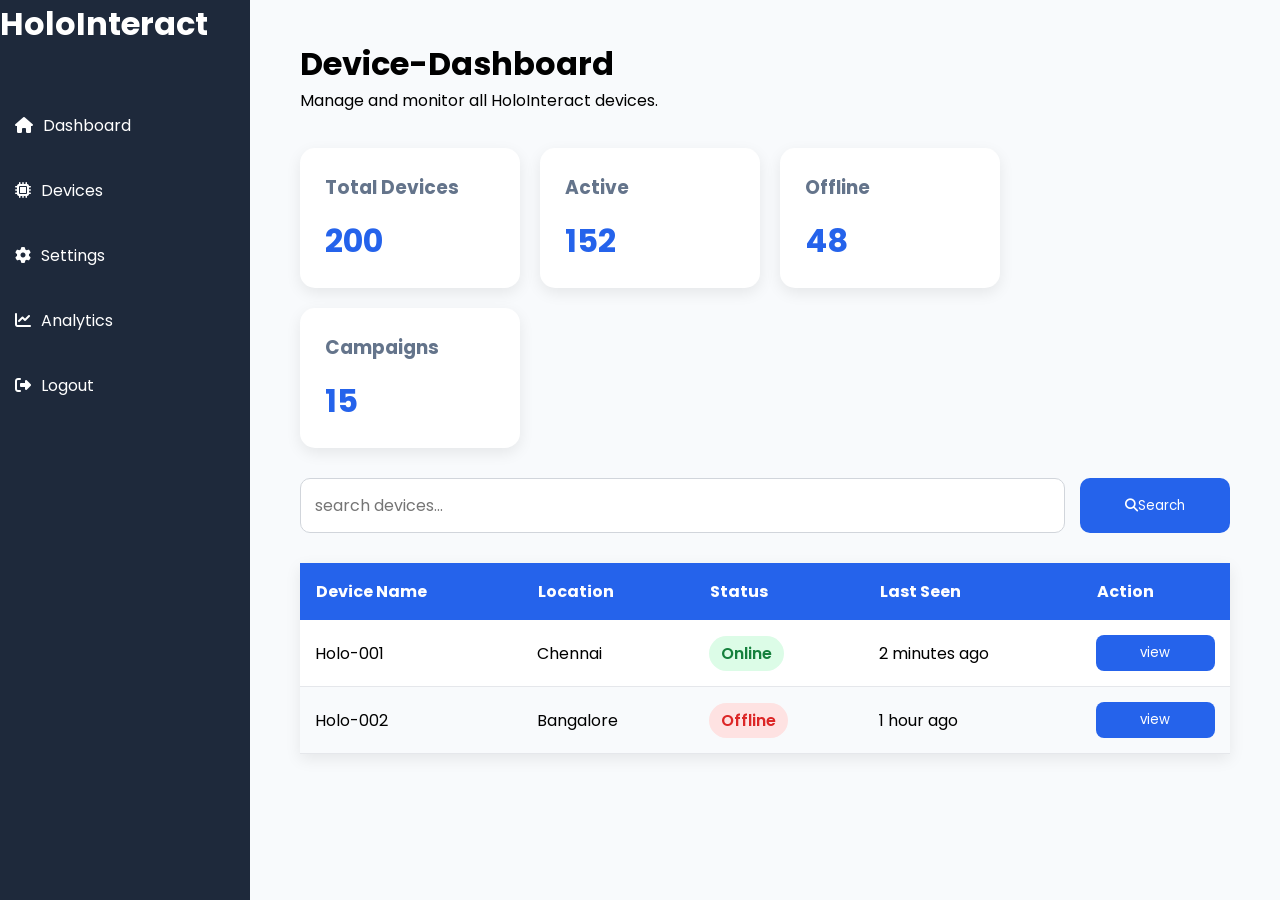
==== dashboard.html @ 784b5f86 "initial commit" ====
<!DOCTYPE html>
<html lang="en">
<head>
    <meta charset="UTF-8">
    <meta name="viewport" content="width=device-width, initial-scale=1.0">
    <title>HoloInteract Dashboard</title>
    <link rel ="stylesheet" href ="css/style.css">
    <!-- Google Font -->
     <link href="https://fonts.googleapis.com/css2?family=Poppins:wght@300;400;500;600;700&display=swap" rel = "stylesheet">
     <link rel="stylesheet" href="https://cdnjs.cloudflare.com/ajax/libs/font-awesome/6.7.2/css/all.min.css">

</head>
<body>
   <div class="dashboard">
    <div class="sidebar">
        <h2>HoloInteract</h2>
        <ul>
            <a href="dashboard.html"></a>
            <li> <i class="fa-solid fa-house"></i>Dashboard</li>
            <a href="dashboard.html"></a>
            <li> <i class="fa-solid fa-microchip"></i>Devices</li>
            <a href ="settings.html"></a>
            <li> <i class="fa-solid fa-gear"></i>Settings</li>
            <a href="analytics.html"></a>
            <li> <i class="fa-solid fa-chart-line"></i>Analytics</li>
            <a href="index.html"></a>
            <li> <i class="fa-solid fa-right-from-bracket"></i>Logout</li>
        </ul>
    </div>
    <div class="main-content">
        <h1>Device-Dashboard</h1>
        <p> Manage and monitor all HoloInteract devices. </p>
               <div class="stats">

    <div class="card">
        <h3>Total Devices</h3>
        <h2>200</h2>
    </div>

    <div class="card">
        <h3>Active</h3>
        <h2>152</h2>
    </div>

    <div class="card">
        <h3>Offline</h3>
        <h2>48</h2>
    </div>

    <div class="card">
        <h3>Campaigns</h3>
        <h2>15</h2>
    </div>

</div>
       <div class="search-container">
        <input type="text" id="searchInput" placeholder="search devices...">
        <button>
            <i class="fa-solid fa-magnifying-glass"></i>Search
        </button>
       </div>
       <table class="device-table">
        <thead>
            <tr>
                <th>Device Name</th>
                <th>Location</th>
                <th>Status</th>
                <th>Last Seen</th>
                <th>Action</th>
            </tr>
        </thead>
        <tbody id="deviceTable"></tbody>
         </table>
    </div>
   </div>    
   <script src="js/data.js"></script>
   <script src="js/dashboard.js"></script>
</body>
</html>
---- css/style.css ----
*{
    margin:0;
    padding:0;
    box-sizing:border-box;
    font-family: 'poppins', sans-serif;
    }
    body{
        background:#f5f7fb;
    }
    .container{
        display:flex;
        height:100vh;
        
    }
    .left-panel{
        width:50%;
        background:linear-gradient(135deg,#2563eb,#1d4ed8);
        color:white;
        display:flex;
        flex-direction:column;
        justify-content:center;
        padding: 60px;
    }
    .left-panel h1{
        font-size: 50px;
        margin-bottom: 15px;
        
    }
    .left-panel h2{
        margin-bottom:  20px;
    }
    .left-panel p{
        line-height: 1.8;
    }
    .login-card{
        width:50%;
        display:flex;
        justify-content:center;
        align-items:center;
        flex-direction:column;
        background:white;
    }
    form{
        width: 350px;
    }
    .input-box{
        display:flex;
        align-items:center;
        border: 1px solid #ddd;
        border-radius: 8px;
        padding: 12px;
        margin-bottom: 20px;
    }
    .input-box input{
        width:100%;
        border:none;
        outline:none;
        margin-left:  10px;
    }
    button{
        width:100%;
        padding: 12px;
        border:none;
        background:#2563eb;
        color:white;
        border-radius: 8px;
        cursor:pointer;

    }
    button:hover{
        background:#1d4ed8;
    }
    .login-card{
        position:relative;

    }
    .login-card form{
        background:white;
        padding: 30px;
        border-radius:15px;
        box-shadow:0 10px 25px rgba(0,0,0,0.1);
    }
    .options{
        display:flex;
        justify-content:space-between;
        margin: 20px 0;
        font-size: 14px;
    }
    .options a{
        text-decoration:none;
        color:#2563eb;
        font-weight:500;

    }
    .options a:hover{
        text-decoration:underline;

    }
    button{
        transition:0.3s;

    }
    button:hover{
        transform:translateY(-2px);
    }
    /* Dashboard Styles*/
    .dashboard{
    display:flex;
    height:100vh;
}
    .dashboard-header{
    text-align:center;
    margin-bottom:40px;
}

.dashboard-header h1{
    font-size:42px;
    color:#1e293b;
    margin-bottom:10px;
}

.dashboard-header p{
    color:#64748b;
    font-size:18px;
}
.sidebar{
    width:250px;
    background:#1e293b;
    color:white;
    position:fixed;
    height:100vh;
}
    .sidebar h2{
        font-size:32px;
        margin-bottom:50px;
        color:white;
    }
    .sidebar ul{
        list-style:none;
    }
    .sidebar li{
        padding: 15px;
        margin-bottom: 10px;
        cursor:pointer;
        border-radius: 8px;
        transition:0.3s;

    }
    .sidebar li:hover{
        background:#334155;
    }
    .active{
        background:#334155;
        border-left: 4px solid #2563eb;
    }
    .sidebar i{
        margin-right: 10px;
    }
    .main-content{
    margin-left:250px;
    width:calc(100% - 250px);
    min-height:100vh;
    overflow-y:auto;
    padding:40px 50px;
    background:#f8fafc;
}
    .stats{
        display:flex;
        gap: 20px;
        margin-top: 35px;
        flex-wrap:wrap;

    }
    .card{
        background:white;
        width:220px;
        height: 140px;
        padding: 25px;
        border-radius: 15px;
        box-shadow:0 5px 15px rgba(0,0,0,0.08);
        transition:0.3s;

    }
    .card:hover{
        transform:translateY(-6px);

    }
    .card h3{
        color:#64748b;
        margin-bottom: 15px;

    }
    .card h2{
        color:#2563eb;
        font-size: 32px;
    }
    .search-container{
     margin:30px 0;
     display:flex;
     gap: 15px;   
    }
    .search-container input{
        flex:1;
        padding: 14px;
        border: 1px solid #d1d5db;
        border-radius: 10px;
        font-size: 16px;
        padding: left 18px;
    }
    .search-container button{
        width: 150px;
        border:none;
        border-radius: 10px;
        background:#2563eb;
        color:white;
        cursor:pointer;

    }
    /* Table styles */
    .device-table{
        width: 100%;
        margin-top:20px;
        border-collapse:collapse;
        background:#fff;
        border: radius 12px;
        overflow:hidden;
        box-shadow:0 5px 15px rgba(0,0,0,0.08);

    }
    .device-table th{
        background:#2563eb;
        color:white;
        padding: 16px;
        text-align:left;
    }
    .device-table td{
        padding: 15px;
        border-bottom:1px solid #e5e7eb;

    }
    .device-table tr:hover{
        background: #f8fafc;
    }
    .status-online{
        background:#dcfce7;
        color:#15803d;
        padding: 6px 12px;
        border-radius: 20px;
        font-weight:600;
        
    }
    .status-offline{
       background:#fee2e2;
        color:#dc2626;
        padding: 6px 12px;
        border-radius: 20px;
        font-weight:600; 
    }
    .action-btn{
        background:#2563eb;
        color:white;
         border:none;
        padding:8px 18px;       
        border-radius:8px;
        cursor:pointer;
        transition:0.3s;

    }
    .action-btn:hover{
        background:#1d4ed8;
        transform:scale(1.05);
    }
    .device-table tbody tr:nth-child(even){
        background:#f8fafc;
    }
    .chart-box{
        margin-top: 40px;
        background: white;
        padding: 30px;
        border-radius: 15px;
        box-shadow: 0 5px 15px rgba(0,0,0,0.01);
    }
    .chart-box h2{
        margin-bottom: 25px;
    }
    .bars{
        height: 220px;
        display: flex;
        justify-content:space-around;
        align-items:flex-end;
    }
    .bar{
        width: 50px;
        background:#2563eb;
        border-radius:10px 10px 0 0;
        transition: .3s;

    }
    .bar:hover{
        transform: scale(1.08);
    }
    .days{
        display:flex;
        justify-content:space-between;
        margin-top: 10px;
        color:#64748b;

    }
/* Setting page */
.settings-box{
    background:#ffffff;
    width: 500px;
    padding: 30px;
    margin-top: 30px;
    border-radius: 15px;
    box-shadow: 0 5px 15px rgba(0,0,0,0.08);
}
.settings-box label{
    display:block;
    margin-bottom:8px;
    margin-top: 15px;
    font-weight:500;
    color:#1e293b;
}
.settings-box input{
    width:100%;
    padding: 12px;
    border:1px solid #d1d5db;
    border-radius: 8px;
    font-size: 16px;
    outline:none;
    margin-bottom: 10px;
}
.settings-box input:focus{
    border-color:#2563eb;
}

.settings-box button{
    margin-top:20px;
    width:100%;
    padding:12px;
    background:#2563eb;
    color:white;
    border:none;
    border-radius:8px;
    cursor:pointer;
    font-size:16px;
    transition:0.3s;
}

.settings-box button:hover{
    background:#1d4ed8;
    transform:translateY(-2px);
}
.sidebar a{
    text-decoration: none;
    color: white;
    display: block;
    width: 100%;
}
.sidebar a:hover{
    color: white;
}
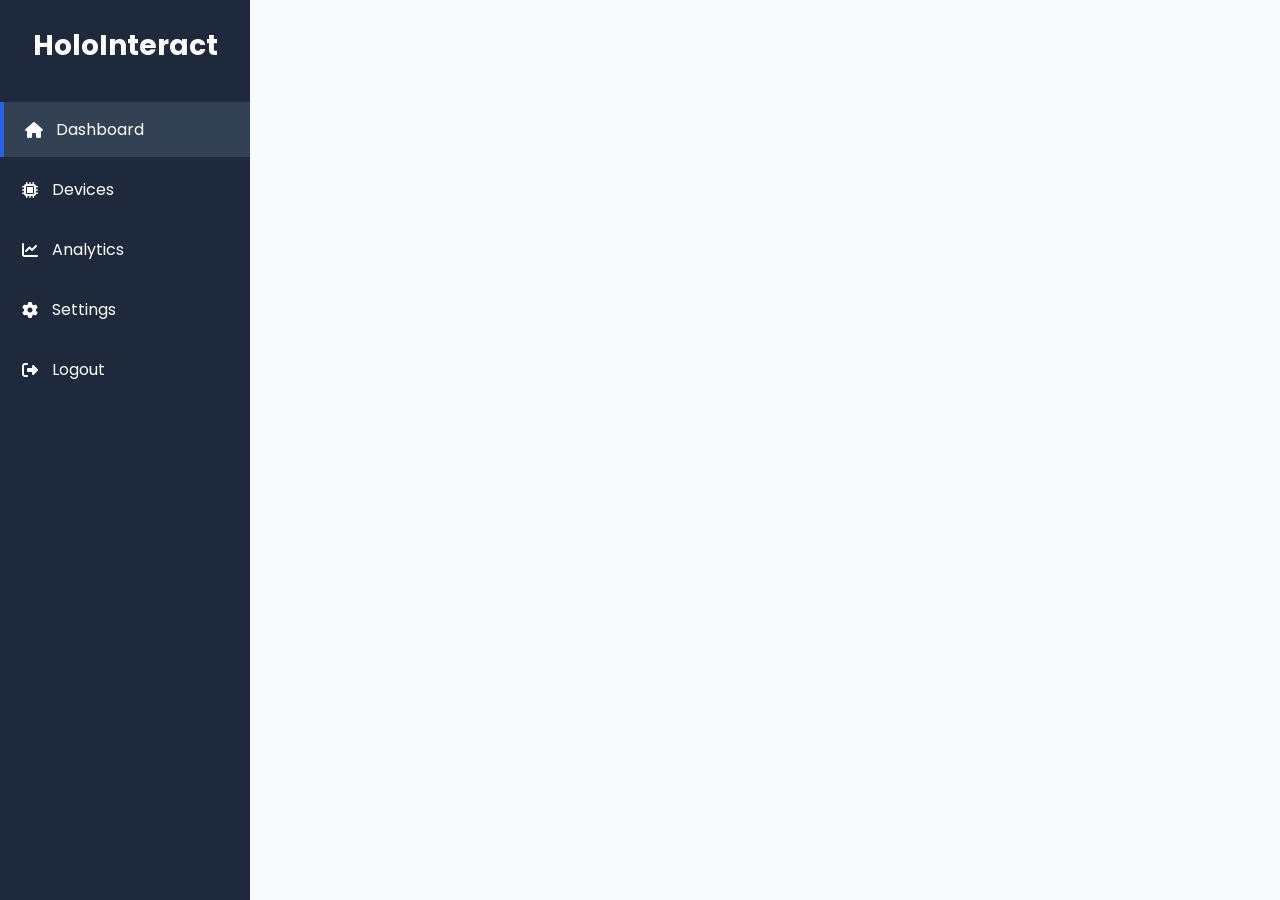
==== commit 313f9f18: "Updated dashboard and styling" ====
--- a/dashboard.html
+++ b/dashboard.html
@@ -11,69 +11,55 @@
 
 </head>
 <body>
-   <div class="dashboard">
+
+<div class="dashboard">
+
     <div class="sidebar">
         <h2>HoloInteract</h2>
+
         <ul>
-            <a href="dashboard.html"></a>
-            <li> <i class="fa-solid fa-house"></i>Dashboard</li>
-            <a href="dashboard.html"></a>
-            <li> <i class="fa-solid fa-microchip"></i>Devices</li>
-            <a href ="settings.html"></a>
-            <li> <i class="fa-solid fa-gear"></i>Settings</li>
-            <a href="analytics.html"></a>
-            <li> <i class="fa-solid fa-chart-line"></i>Analytics</li>
-            <a href="index.html"></a>
-            <li> <i class="fa-solid fa-right-from-bracket"></i>Logout</li>
+            <li class="active">
+                <a href="dashboard.html">
+                    <i class="fa-solid fa-house"></i> Dashboard
+                </a>
+            </li>
+
+            <li>
+                <a href="dashboard.html">
+                    <i class="fa-solid fa-microchip"></i> Devices
+                </a>
+            </li>
+
+            <li>
+                <a href="analytics.html">
+                    <i class="fa-solid fa-chart-line"></i> Analytics
+                </a>
+            </li>
+
+            <li>
+                <a href="settings.html">
+                    <i class="fa-solid fa-gear"></i> Settings
+                </a>
+            </li>
+
+            <li>
+                <a href="index.html">
+                    <i class="fa-solid fa-right-from-bracket"></i> Logout
+                </a>
+            </li>
         </ul>
     </div>
+
     <div class="main-content">
-        <h1>Device-Dashboard</h1>
-        <p> Manage and monitor all HoloInteract devices. </p>
-               <div class="stats">
 
-    <div class="card">
-        <h3>Total Devices</h3>
-        <h2>200</h2>
-    </div>
+        <!-- Your page content goes here -->
 
-    <div class="card">
-        <h3>Active</h3>
-        <h2>152</h2>
-    </div>
-
-    <div class="card">
-        <h3>Offline</h3>
-        <h2>48</h2>
-    </div>
-
-    <div class="card">
-        <h3>Campaigns</h3>
-        <h2>15</h2>
     </div>
 
 </div>
-       <div class="search-container">
-        <input type="text" id="searchInput" placeholder="search devices...">
-        <button>
-            <i class="fa-solid fa-magnifying-glass"></i>Search
-        </button>
-       </div>
-       <table class="device-table">
-        <thead>
-            <tr>
-                <th>Device Name</th>
-                <th>Location</th>
-                <th>Status</th>
-                <th>Last Seen</th>
-                <th>Action</th>
-            </tr>
-        </thead>
-        <tbody id="deviceTable"></tbody>
-         </table>
-    </div>
-   </div>    
-   <script src="js/data.js"></script>
-   <script src="js/dashboard.js"></script>
+
+<script src="js/data.js"></script>
+<script src="js/dashboard.js"></script>
+
 </body>
 </html>
--- a/css/style.css
+++ b/css/style.css
@@ -103,261 +103,293 @@
     button:hover{
         transform:translateY(-2px);
     }
-    /* Dashboard Styles*/
-    .dashboard{
-    display:flex;
-    height:100vh;
-}
-    .dashboard-header{
-    text-align:center;
-    margin-bottom:40px;
-}
-
-.dashboard-header h1{
-    font-size:42px;
-    color:#1e293b;
-    margin-bottom:10px;
-}
-
-.dashboard-header p{
-    color:#64748b;
-    font-size:18px;
-}
+   /* ================= Dashboard ================= */
+
+.dashboard{
+    display:flex;
+    min-height:100vh;
+    background:#f8fafc;
+}
+
+/* Sidebar */
+
 .sidebar{
     width:250px;
     background:#1e293b;
-    color:white;
+    color:#fff;
     position:fixed;
+    top:0;
+    left:0;
     height:100vh;
-}
-    .sidebar h2{
-        font-size:32px;
-        margin-bottom:50px;
-        color:white;
-    }
-    .sidebar ul{
-        list-style:none;
-    }
-    .sidebar li{
-        padding: 15px;
-        margin-bottom: 10px;
-        cursor:pointer;
-        border-radius: 8px;
-        transition:0.3s;
-
-    }
-    .sidebar li:hover{
-        background:#334155;
-    }
-    .active{
-        background:#334155;
-        border-left: 4px solid #2563eb;
-    }
-    .sidebar i{
-        margin-right: 10px;
-    }
-    .main-content{
+    padding:25px 0;
+}
+
+.sidebar h2{
+    text-align:center;
+    margin-bottom:35px;
+    font-size:28px;
+}
+
+.sidebar ul{
+    list-style:none;
+    padding:0;
+    margin:0;
+}
+
+.sidebar li{
+    margin:5px 0;
+}
+
+.sidebar li a{
+    display:flex;
+    align-items:center;
+    gap:12px;
+    padding:15px 20px;
+    color:#fff;
+    text-decoration:none;
+    transition:.3s;
+}
+
+.sidebar li a:hover{
+    background:#334155;
+}
+
+.sidebar li.active a{
+    background:#334155;
+    border-left:4px solid #2563eb;
+}
+
+.sidebar i{
+    width:20px;
+    text-align:center;
+}
+
+/* Main Content */
+
+.main-content{
     margin-left:250px;
     width:calc(100% - 250px);
     min-height:100vh;
-    overflow-y:auto;
-    padding:40px 50px;
+    padding:40px;
     background:#f8fafc;
 }
-    .stats{
-        display:flex;
-        gap: 20px;
-        margin-top: 35px;
-        flex-wrap:wrap;
-
-    }
-    .card{
-        background:white;
-        width:220px;
-        height: 140px;
-        padding: 25px;
-        border-radius: 15px;
-        box-shadow:0 5px 15px rgba(0,0,0,0.08);
-        transition:0.3s;
-
-    }
-    .card:hover{
-        transform:translateY(-6px);
-
-    }
-    .card h3{
-        color:#64748b;
-        margin-bottom: 15px;
-
-    }
-    .card h2{
-        color:#2563eb;
-        font-size: 32px;
-    }
-    .search-container{
-     margin:30px 0;
-     display:flex;
-     gap: 15px;   
-    }
-    .search-container input{
-        flex:1;
-        padding: 14px;
-        border: 1px solid #d1d5db;
-        border-radius: 10px;
-        font-size: 16px;
-        padding: left 18px;
-    }
-    .search-container button{
-        width: 150px;
-        border:none;
-        border-radius: 10px;
-        background:#2563eb;
-        color:white;
-        cursor:pointer;
-
-    }
-    /* Table styles */
-    .device-table{
-        width: 100%;
-        margin-top:20px;
-        border-collapse:collapse;
-        background:#fff;
-        border: radius 12px;
-        overflow:hidden;
-        box-shadow:0 5px 15px rgba(0,0,0,0.08);
-
-    }
-    .device-table th{
-        background:#2563eb;
-        color:white;
-        padding: 16px;
-        text-align:left;
-    }
-    .device-table td{
-        padding: 15px;
-        border-bottom:1px solid #e5e7eb;
-
-    }
-    .device-table tr:hover{
-        background: #f8fafc;
-    }
-    .status-online{
-        background:#dcfce7;
-        color:#15803d;
-        padding: 6px 12px;
-        border-radius: 20px;
-        font-weight:600;
-        
-    }
-    .status-offline{
-       background:#fee2e2;
-        color:#dc2626;
-        padding: 6px 12px;
-        border-radius: 20px;
-        font-weight:600; 
-    }
-    .action-btn{
-        background:#2563eb;
-        color:white;
-         border:none;
-        padding:8px 18px;       
-        border-radius:8px;
-        cursor:pointer;
-        transition:0.3s;
-
-    }
-    .action-btn:hover{
-        background:#1d4ed8;
-        transform:scale(1.05);
-    }
-    .device-table tbody tr:nth-child(even){
-        background:#f8fafc;
-    }
-    .chart-box{
-        margin-top: 40px;
-        background: white;
-        padding: 30px;
-        border-radius: 15px;
-        box-shadow: 0 5px 15px rgba(0,0,0,0.01);
-    }
-    .chart-box h2{
-        margin-bottom: 25px;
-    }
-    .bars{
-        height: 220px;
-        display: flex;
-        justify-content:space-around;
-        align-items:flex-end;
-    }
-    .bar{
-        width: 50px;
-        background:#2563eb;
-        border-radius:10px 10px 0 0;
-        transition: .3s;
-
-    }
-    .bar:hover{
-        transform: scale(1.08);
-    }
-    .days{
-        display:flex;
-        justify-content:space-between;
-        margin-top: 10px;
-        color:#64748b;
-
-    }
-/* Setting page */
+
+.main-content h1{
+    color:#1e293b;
+    margin-bottom:10px;
+}
+
+.main-content p{
+    color:#64748b;
+}
+
+/* Cards */
+
+.stats{
+    display:flex;
+    gap:20px;
+    flex-wrap:wrap;
+    margin-top:30px;
+}
+
+.card{
+    width:220px;
+    background:#fff;
+    padding:25px;
+    border-radius:15px;
+    box-shadow:0 5px 15px rgba(0,0,0,.08);
+    transition:.3s;
+}
+
+.card:hover{
+    transform:translateY(-5px);
+}
+
+.card h3{
+    color:#64748b;
+    margin-bottom:15px;
+}
+
+.card h2{
+    color:#2563eb;
+    font-size:32px;
+}
+
+/* Search */
+
+.search-container{
+    display:flex;
+    gap:15px;
+    margin:30px 0;
+}
+
+.search-container input{
+    flex:1;
+    padding:14px 18px;
+    border:1px solid #d1d5db;
+    border-radius:10px;
+    outline:none;
+}
+
+.search-container button{
+    width:150px;
+}
+
+/* Table */
+
+.device-table{
+    width:100%;
+    border-collapse:collapse;
+    background:#fff;
+    border-radius:12px;
+    overflow:hidden;
+    box-shadow:0 5px 15px rgba(0,0,0,.08);
+}
+
+.device-table th{
+    background:#2563eb;
+    color:#fff;
+    padding:15px;
+    text-align:left;
+}
+
+.device-table td{
+    padding:15px;
+    border-bottom:1px solid #e5e7eb;
+}
+
+.device-table tbody tr:hover{
+    background:#f8fafc;
+}
+
+.status-online{
+    background:#dcfce7;
+    color:#15803d;
+    padding:6px 12px;
+    border-radius:20px;
+    font-weight:600;
+}
+
+.status-offline{
+    background:#fee2e2;
+    color:#dc2626;
+    padding:6px 12px;
+    border-radius:20px;
+    font-weight:600;
+}
+
+.action-btn{
+    background:#2563eb;
+    color:#fff;
+    border:none;
+    padding:8px 18px;
+    border-radius:8px;
+    cursor:pointer;
+}
+
+.action-btn:hover{
+    background:#1d4ed8;
+}
+
+/* Analytics */
+
+.chart-box{
+    margin-top:40px;
+    background:#fff;
+    padding:30px;
+    border-radius:15px;
+    box-shadow:0 5px 15px rgba(0,0,0,.08);
+}
+
+.bars{
+    height:220px;
+    display:flex;
+    justify-content:space-around;
+    align-items:flex-end;
+    margin-top:20px;
+}
+
+.bar{
+    width:50px;
+    background:#2563eb;
+    border-radius:10px 10px 0 0;
+    transition:.3s;
+}
+
+.bar:hover{
+    transform:scale(1.05);
+}
+
+.days{
+    display:flex;
+    justify-content:space-between;
+    margin-top:10px;
+    color:#64748b;
+}
+
+/* Settings */
+
 .settings-box{
-    background:#ffffff;
-    width: 500px;
-    padding: 30px;
-    margin-top: 30px;
-    border-radius: 15px;
-    box-shadow: 0 5px 15px rgba(0,0,0,0.08);
-}
+    width:500px;
+    background:#fff;
+    padding:30px;
+    margin-top:30px;
+    border-radius:15px;
+    box-shadow:0 5px 15px rgba(0,0,0,.08);
+}
+
 .settings-box label{
     display:block;
-    margin-bottom:8px;
-    margin-top: 15px;
-    font-weight:500;
-    color:#1e293b;
-}
+    margin:15px 0 8px;
+}
+
 .settings-box input{
     width:100%;
-    padding: 12px;
+    padding:12px;
     border:1px solid #d1d5db;
-    border-radius: 8px;
-    font-size: 16px;
-    outline:none;
-    margin-bottom: 10px;
-}
-.settings-box input:focus{
-    border-color:#2563eb;
+    border-radius:8px;
 }
 
 .settings-box button{
     margin-top:20px;
-    width:100%;
-    padding:12px;
+}
+
+/* Future Features */
+
+.future-section{
+    margin-top:40px;
+}
+
+.feature-card{
+    background:#fff;
+    padding:20px;
+    margin-top:20px;
+    border-radius:15px;
+    border-left:5px solid #2563eb;
+    box-shadow:0 5px 15px rgba(0,0,0,.08);
+    transition:.3s;
+}
+
+.feature-card:hover{
+    transform:translateY(-5px);
+}
+
+.feature-card h3{
+    color:#2563eb;
+    margin-bottom:10px;
+}
+
+.feature-card p{
+    color:#64748b;
+    line-height:1.6;
+    margin-bottom:15px;
+}
+
+.coming-soon{
+    display:inline-block;
     background:#2563eb;
-    color:white;
-    border:none;
-    border-radius:8px;
-    cursor:pointer;
-    font-size:16px;
-    transition:0.3s;
-}
-
-.settings-box button:hover{
-    background:#1d4ed8;
-    transform:translateY(-2px);
-}
-.sidebar a{
-    text-decoration: none;
-    color: white;
-    display: block;
-    width: 100%;
-}
-.sidebar a:hover{
-    color: white;
+    color:#fff;
+    padding:6px 14px;
+    border-radius:20px;
+    font-size:13px;
 }
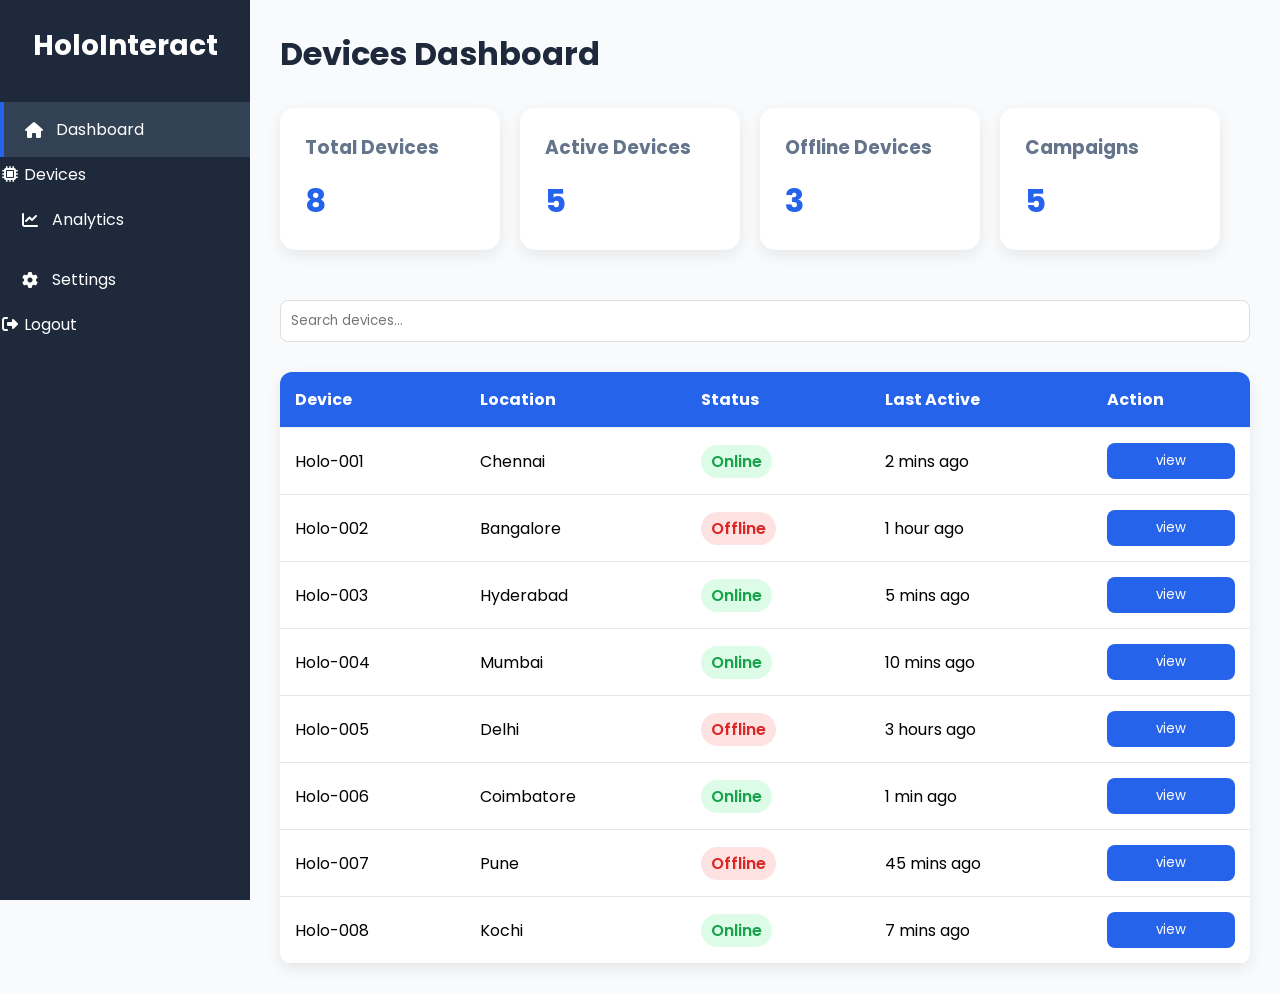
==== commit ccf6d571: "Updated dashboard and logout functionality" ====
--- a/dashboard.html
+++ b/dashboard.html
@@ -24,11 +24,10 @@
                 </a>
             </li>
 
-            <li>
-                <a href="dashboard.html">
-                    <i class="fa-solid fa-microchip"></i> Devices
-                </a>
-            </li>
+           <li id="devicesBtn">
+   <i class="fas fa-microchip"></i>
+   <span>Devices</span>
+</li>
 
             <li>
                 <a href="analytics.html">
@@ -42,24 +41,78 @@
                 </a>
             </li>
 
-            <li>
-                <a href="index.html">
-                    <i class="fa-solid fa-right-from-bracket"></i> Logout
-                </a>
-            </li>
+           
+<li id="logoutBtn">
+   <i class="fas fa-sign-out-alt"></i>
+   <span>Logout</span>
+</li>
         </ul>
     </div>
 
     <div class="main-content">
+    <h1>Devices Dashboard</h1>
 
-        <!-- Your page content goes here -->
+    <div class="stats">
+    <div class="card">
+        <h3>Total Devices</h3>
+        <h2 id="totalDevices">0</h2>
+    </div>
 
+    <div class="card">
+        <h3>Active Devices</h3>
+        <h2 id="activeDevices">0</h2>
     </div>
+
+    <div class="card">
+        <h3>Offline Devices</h3>
+        <h2 id="offlineDevices">0</h2>
+    </div>
+
+    <div class="card">
+        <h3>Campaigns</h3>
+        <h2 id="campaigns">5</h2>
+    </div>
+</div>
+
+    <div class="search-container">
+    <input
+        type="text"
+        id="searchInput"
+        placeholder="Search devices..."
+    >
+</div>
+
+<table class="device-table">
+        <thead>
+            <tr>
+                <th>Device</th>
+                <th>Location</th>
+                <th>Status</th>
+                <th>Last Active</th>
+                <th>Action</th>
+            </tr>
+        </thead>
+
+        <tbody id="deviceTable">
+        </tbody>
+    </table>
+</div>
 
 </div>
 
 <script src="js/data.js"></script>
 <script src="js/dashboard.js"></script>
+<script>
+    const devicesBtn = document.getElementById("devicesBtn");
+    const logoutBtn = document.getElementById("logoutBtn");
 
+    devicesBtn.addEventListener("click", () => {
+        window.location.href = "devices.html";
+    });
+
+    logoutBtn.addEventListener("click", () => {
+       window.location.href = "index.html";
+    });
+</script>
 </body>
 </html>
--- a/css/style.css
+++ b/css/style.css
@@ -392,4 +392,56 @@
     padding:6px 14px;
     border-radius:20px;
     font-size:13px;
+}
+.main-content {
+    flex: 1;
+    padding: 30px;
+}
+
+table {
+    width: 100%;
+    border-collapse: collapse;
+    margin-top: 20px;
+    background: #fff;
+}
+
+th, td {
+    padding: 15px;
+    text-align: left;
+    border-bottom: 1px solid #eee;
+}
+
+.action-btn {
+    background: #2563eb;
+    color: white;
+    border: none;
+    padding: 8px 15px;
+    border-radius: 8px;
+    cursor: pointer;
+}
+
+.status-online {
+    color: #16a34a;
+    background: #dcfce7;
+    padding: 5px 10px;
+    border-radius: 20px;
+}
+
+.status-offline {
+    color: #dc2626;
+    background: #fee2e2;
+    padding: 5px 10px;
+    border-radius: 20px;
+}
+
+#searchInput {
+    padding: 10px;
+    width: 300px;
+    border: 1px solid #ddd;
+    border-radius: 8px;
+    margin-top: 20px;
+}
+#devicesBtn,
+#logoutBtn {
+    cursor: pointer;
 }
